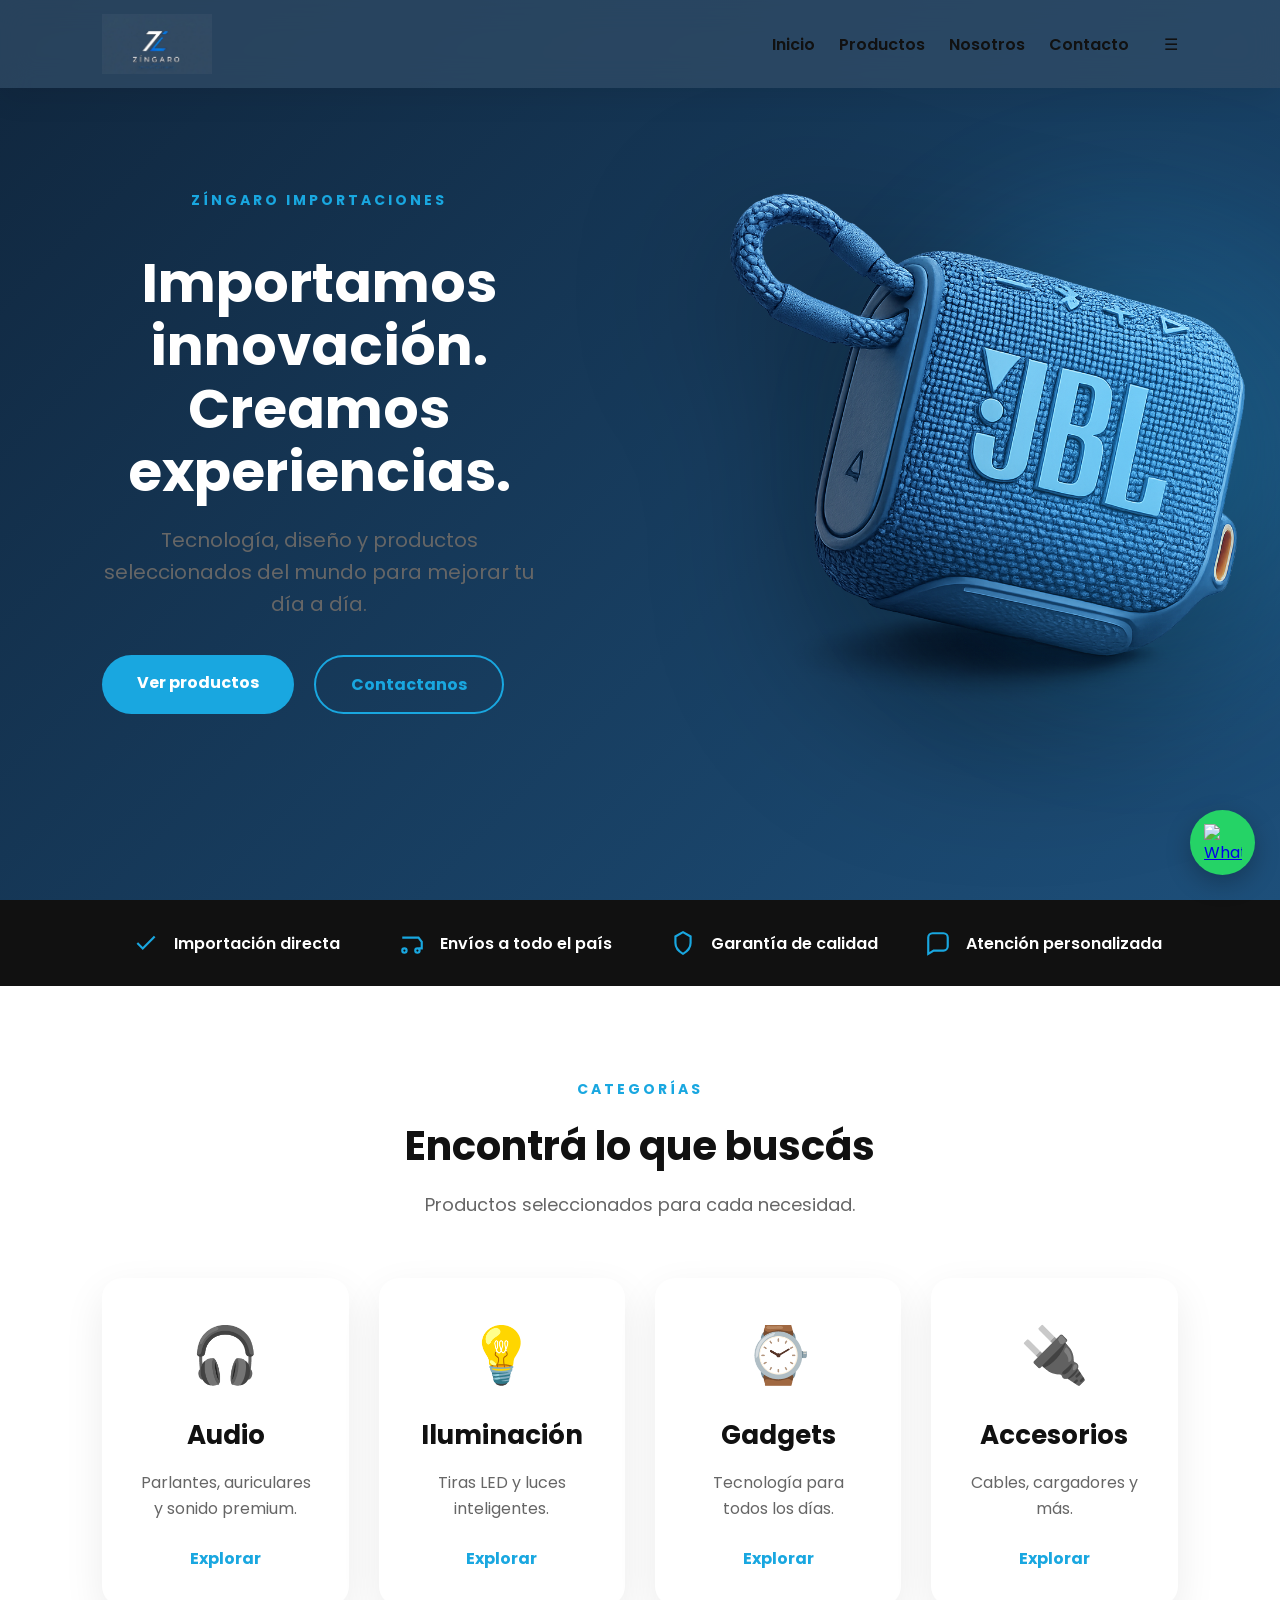
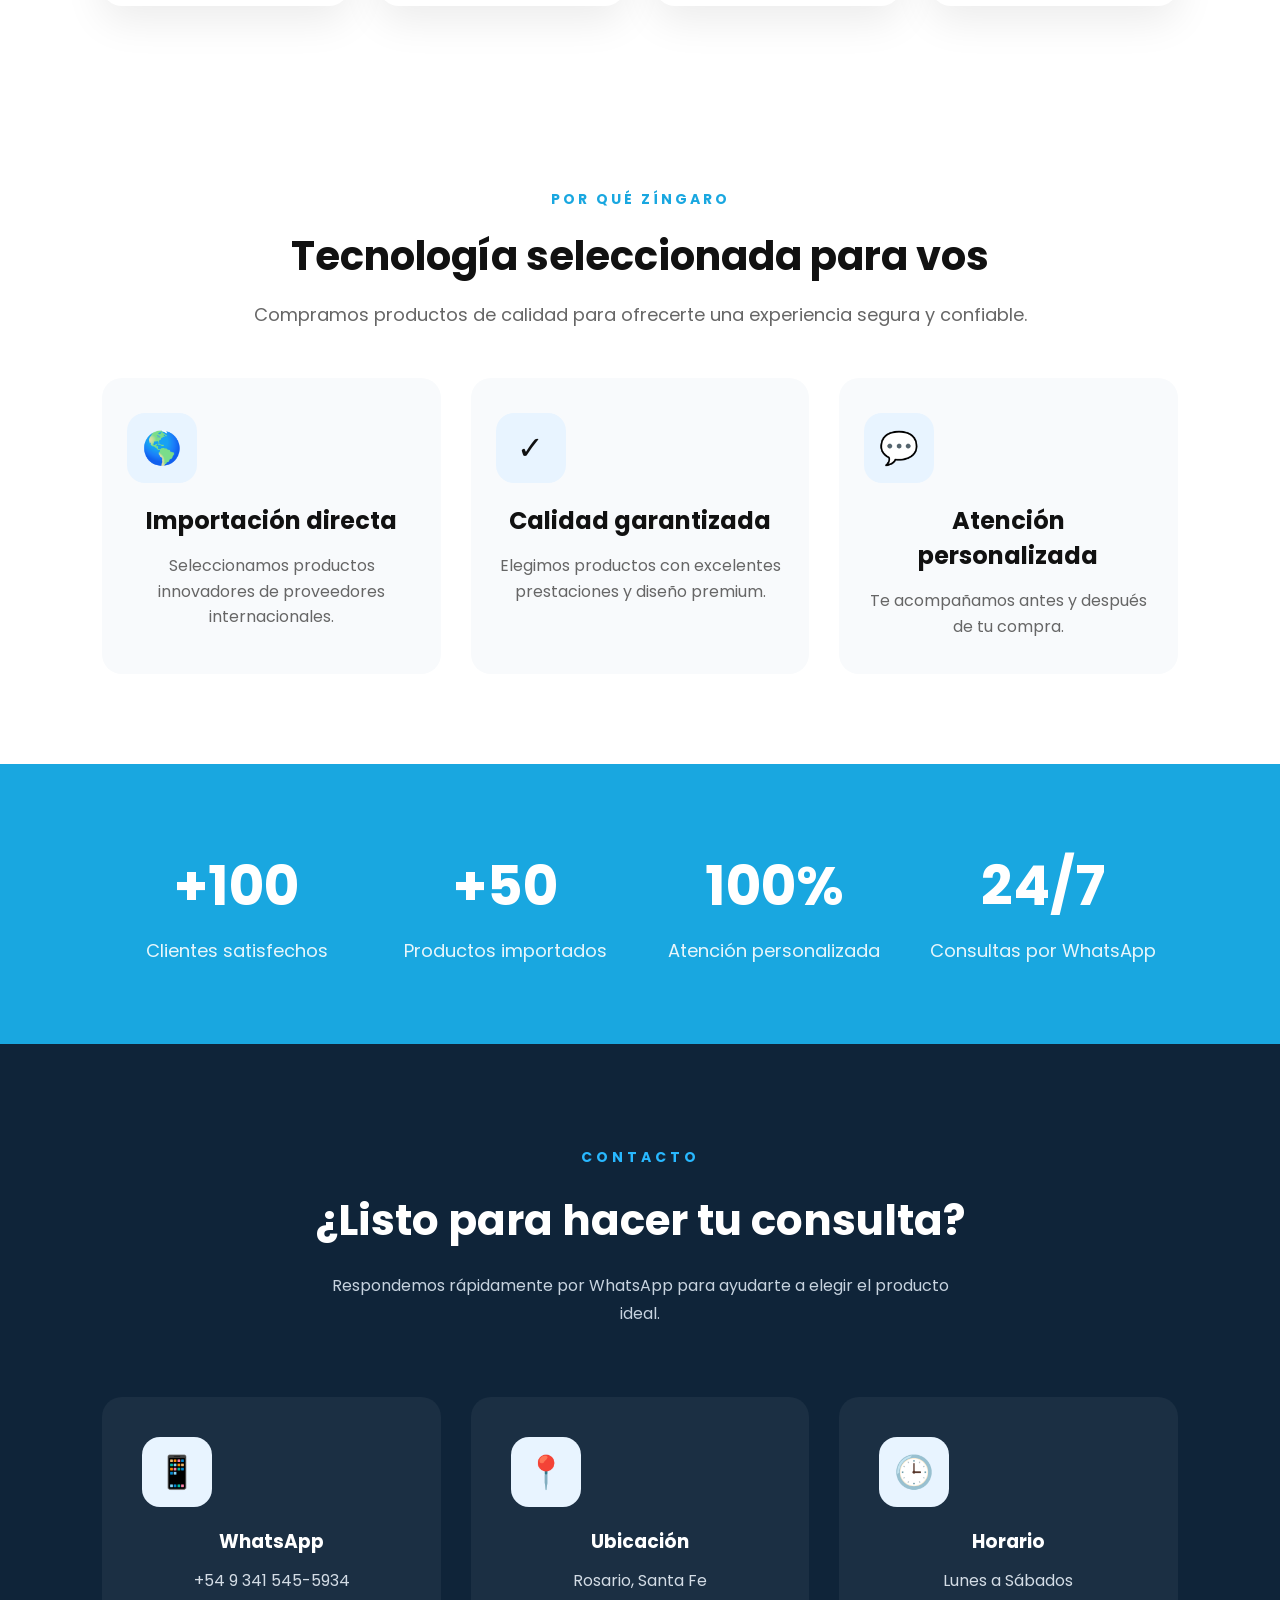
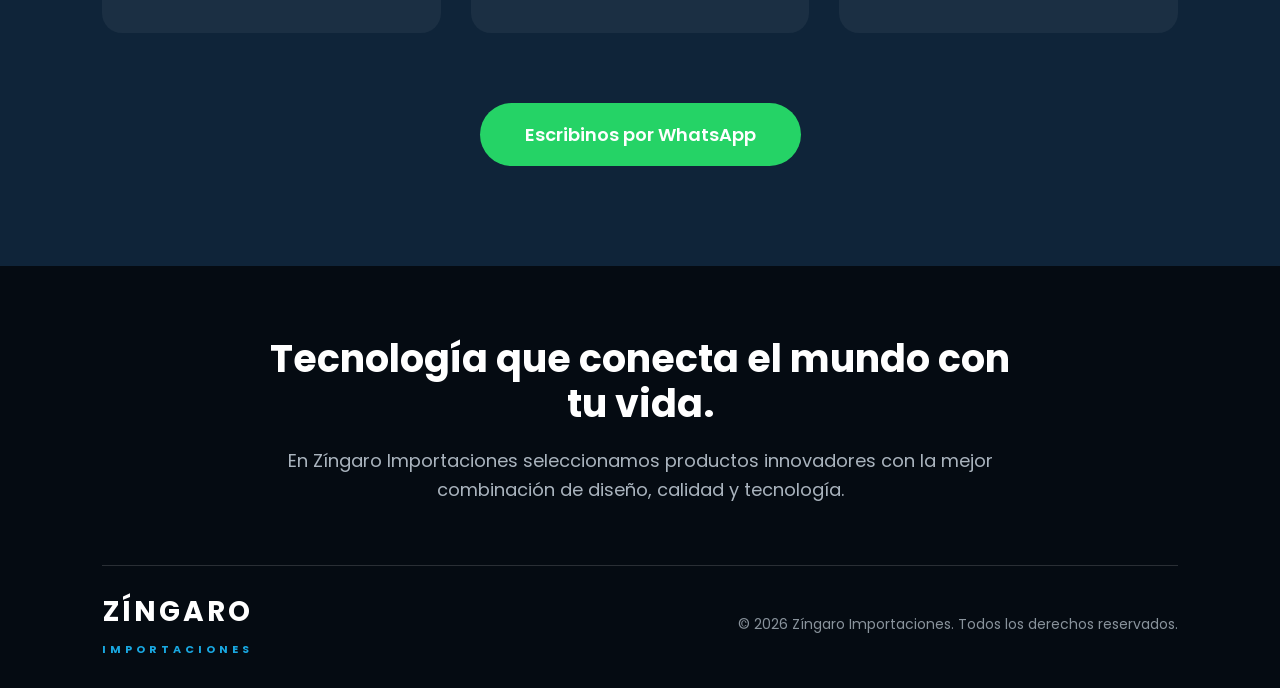
==== index.html @ 59f8637e "Primera versión del sitio Zingaro" ====
<!DOCTYPE html>
<html lang="es">

<head>

<meta charset="UTF-8">
<meta name="viewport" content="width=device-width, initial-scale=1.0">

<title>Zíngaro Importaciones</title>

<link rel="stylesheet" href="style.css">
<link rel="preconnect" href="https://fonts.googleapis.com">

<link rel="preconnect" href="https://fonts.gstatic.com" crossorigin>

<link href="https://fonts.googleapis.com/css2?family=Poppins:wght@300;400;500;600;700;800&display=swap" rel="stylesheet">
</head>


<body>


<header class="header">

    <div class="logo">

        <a href="index.html" class="logo">
    <img src="img/jbl-go4.png/logo-zingaro.jpg" alt="Zingaro Importaciones">
</a>

    </div>

    <nav class="navbar">

    


    <div class="menu" id="menu">

        <a href="index.html">Inicio</a>
        <a href="productos.html">Productos</a>
        <a href="nosotros.html">Nosotros</a>
        <a href="Contacto.html">Contacto</a>

    </div>


    <div class="hamburger" onclick="toggleMenu()">
        ☰
    </div>

</nav>

</header>



<section class="hero">

    <div class="hero-text">

        <span class="tag">
            ZÍNGARO IMPORTACIONES
        </span>


        <h1>
            Importamos innovación.
            Creamos experiencias.
        </h1>


        <p>
            Tecnología, diseño y productos seleccionados
            del mundo para mejorar tu día a día.
        </p>


        <div class="buttons">

            <a href="productos.html" class="btn-primary">
                Ver productos
            </a>


            <a href="Contacto.html" class="btn-secondary">
                Contactanos
            </a>

        </div>


    </div>



    <div class="hero-image">

    <img src="img/jbl-go4.png/jbl-go4.png" alt="JBL GO 4">

</div>


</section>

<section class="highlights">

<div class="highlight">

<svg xmlns="http://www.w3.org/2000/svg" width="26" height="26" fill="none" stroke="currentColor" stroke-width="2" viewBox="0 0 24 24">
<path d="M20 6L9 17l-5-5"/>
</svg>

<span>Importación directa</span>

</div>


<div class="highlight">

<svg xmlns="http://www.w3.org/2000/svg" width="26" height="26" fill="none" stroke="currentColor" stroke-width="2" viewBox="0 0 24 24">
<path d="M3 7h15l3 4v6h-3"/>
<path d="M5 17a2 2 0 100 4 2 2 0 000-4z"/>
<path d="M17 17a2 2 0 100 4 2 2 0 000-4z"/>
</svg>

<span>Envíos a todo el país</span>

</div>


<div class="highlight">

<svg xmlns="http://www.w3.org/2000/svg" width="26" height="26" fill="none" stroke="currentColor" stroke-width="2" viewBox="0 0 24 24">
<path d="M12 2l7 4v6c0 5-3.5 8-7 10-3.5-2-7-5-7-10V6l7-4z"/>
</svg>

<span>Garantía de calidad</span>

</div>


<div class="highlight">

<svg xmlns="http://www.w3.org/2000/svg" width="26" height="26" fill="none" stroke="currentColor" stroke-width="2" viewBox="0 0 24 24">
<path d="M21 15a4 4 0 01-4 4H8l-5 3V7a4 4 0 014-4h10a4 4 0 014 4z"/>
</svg>

<span>Atención personalizada</span>

</div>

</section>

<section class="categories">

<div class="section-title">

<span>
CATEGORÍAS
</span>

<h2>
Encontrá lo que buscás
</h2>

<p>
Productos seleccionados para cada necesidad.
</p>

</div>

<div class="categories-grid">

<div class="category-card">

<div class="category-icon">
🎧
</div>

<h3>
Audio
</h3>

<p>
Parlantes, auriculares y sonido premium.
</p>

<a href="productos.html">
Explorar
</a>

</div>

<div class="category-card">

<div class="category-icon">
💡
</div>

<h3>
Iluminación
</h3>

<p>
Tiras LED y luces inteligentes.
</p>

<a href="productos.html">
Explorar
</a>

</div>

<div class="category-card">

<div class="category-icon">
⌚
</div>

<h3>
Gadgets
</h3>

<p>
Tecnología para todos los días.
</p>

<a href="productos.html">
Explorar
</a>

</div>

<div class="category-card">

<div class="category-icon">
🔌
</div>

<h3>
Accesorios
</h3>

<p>
Cables, cargadores y más.
</p>

<a href="productos.html">
Explorar
</a>

</div>

</div>

</section>
<section class="benefits">

<div class="section-title">

<span>
POR QUÉ ZÍNGARO
</span>

<h2>
Tecnología seleccionada para vos
</h2>

<p>
Compramos productos de calidad para ofrecerte
una experiencia segura y confiable.
</p>

</div>



<div class="benefit-grid">


<div class="benefit-card">

<div class="icon">
🌎
</div>

<h3>
Importación directa
</h3>

<p>
Seleccionamos productos innovadores
de proveedores internacionales.
</p>

</div>



<div class="benefit-card">

<div class="icon">
✓
</div>

<h3>
Calidad garantizada
</h3>

<p>
Elegimos productos con excelentes
prestaciones y diseño premium.
</p>

</div>



<div class="benefit-card">

<div class="icon">
💬
</div>

<h3>
Atención personalizada
</h3>

<p>
Te acompañamos antes y después
de tu compra.
</p>

</div>


</div>


</section>
<section class="stats">

    <div class="stat">

        <h2>+100</h2>

        <p>Clientes satisfechos</p>

    </div>

    <div class="stat">

        <h2>+50</h2>

        <p>Productos importados</p>

    </div>

    <div class="stat">

        <h2>100%</h2>

        <p>Atención personalizada</p>

    </div>

    <div class="stat">

        <h2>24/7</h2>

        <p>Consultas por WhatsApp</p>

    </div>

</section>

<section class="contact-section" id="contacto">

    <div class="contact-header">

        <span>CONTACTO</span>

        <h2>¿Listo para hacer tu consulta?</h2>

        <p>
            Respondemos rápidamente por WhatsApp para ayudarte a elegir el producto ideal.
        </p>

    </div>

    <div class="contact-cards">

        <div class="contact-card">

            <div class="icon">📱</div>

            <h3>WhatsApp</h3>

            <p>+54 9 341 545-5934</p>

        </div>

        <div class="contact-card">

            <div class="icon">📍</div>

            <h3>Ubicación</h3>

            <p>Rosario, Santa Fe</p>

        </div>

        <div class="contact-card">

            <div class="icon">🕒</div>

            <h3>Horario</h3>

            <p>Lunes a Sábados</p>

        </div>

    </div>

    <a href="https://wa.me/5493415455934" target="_blank" class="contact-btn">

        Escribinos por WhatsApp

    </a>

</section>

<footer>

    <div class="footer-main">

        <h2>
            Tecnología que conecta
            el mundo con tu vida.
        </h2>

        <p>
            En Zíngaro Importaciones seleccionamos productos
            innovadores con la mejor combinación de diseño,
            calidad y tecnología.
        </p>

    </div>


    <div class="footer-bottom">

        <div class="footer-logo">
            ZÍNGARO
            <span>IMPORTACIONES</span>
        </div>


        <p>
            © 2026 Zíngaro Importaciones.
            Todos los derechos reservados.
        </p>

    </div>

    

</footer>

<a 
class="whatsapp-float" 
href="https://wa.me/5493415455934?text=Hola%20Z%C3%ADngaro%20Importaciones,%20quiero%20consultar%20por%20un%20producto."
target="_blank">

    <img src="https://cdn-icons-png.flaticon.com/512/733/733585.png" alt="WhatsApp">

</a>

<script src="script.js"></script>
<script>

function toggleMenu(){

    document.getElementById("menu")
    .classList.toggle("active");

}

</script>
</body>

</html>
---- style.css ----
:root{--p:#3DA9FC;--d:#1F2937}*{margin:0;padding:0;box-sizing:border-box;font-family:Arial,sans-serif}body{background:#f5f7fa;color:var(--d)}.container{max-width:1200px;margin:auto;padding:20px;display:flex;justify-content:space-between;align-items:center}header{position:fixed;width:100%;background:rgba(255,255,255,.8);backdrop-filter:blur(10px)}nav a{text-decoration:none;color:#222;margin-left:20px}.hero{height:100vh;background:linear-gradient(rgba(0,0,0,.5),rgba(0,0,0,.5)),linear-gradient(135deg,#3DA9FC,#1F2937);display:flex;align-items:center;justify-content:center;text-align:center;color:#fff}.btn{display:inline-block;background:var(--p);padding:15px 30px;border-radius:10px;color:#fff;text-decoration:none;margin-top:20px}.productos{padding:80px 20px}.productos h2{text-align:center;margin-bottom:40px}.cards{display:grid;grid-template-columns:repeat(auto-fit,minmax(250px,1fr));gap:25px;max-width:1200px;margin:auto}.card{background:#fff;border-radius:16px;box-shadow:0 10px 30px rgba(0,0,0,.1);padding:20px}.ph{height:220px;border-radius:12px;background:#dbeafe;margin-bottom:15px}
/* =========================
   ZÍNGARO IMPORTACIONES
   Diseño Premium
========================= */


* {
    margin: 0;
    padding: 0;
    box-sizing: border-box;
    font-family: 'Arial', sans-serif;
}


body {
    background: #ffffff;
    color: #111;
}


/*=========================
        HEADER
==========================*/

.header{

position:fixed;

top:0;

left:0;

width:100%;

padding:14px 8%;

display:flex;

justify-content:space-between;

align-items:center;

background:rgba(49, 76, 103, 0.75);

backdrop-filter:blur(18px);

z-index:999;

transition:.35s;

}



nav{

display:flex;

gap:45px;

}

nav a{

text-decoration:none;

color:white;

font-weight:500;

transition:.3s;

position:relative;

}

nav a::after{

content:"";

position:absolute;

left:0;

bottom:-6px;

width:0;

height:2px;

background:#28b8ff;

transition:.3s;

}

nav a:hover::after,

nav a.active::after{

width:100%;

}

.header-btn{

background:#28b8ff;

padding:14px 28px;

border-radius:50px;

color:white;

text-decoration:none;

font-weight:600;

transition:.3s;

}

.header-btn:hover{

transform:translateY(-3px);

box-shadow:0 12px 30px rgba(40,184,255,.35);

}




/* HERO */


.hero{

    min-height:100vh;

    display:flex;

    align-items:center;

    justify-content:space-between;

    background:linear-gradient(135deg,#10263d,#1d4f7a);

    overflow:hidden;

    padding:0 8%;

}

.hero-text {

    max-width: 600px;

}



.hero h1{

    font-size:64px;

    line-height:1.1;

    margin-bottom:25px;

}



.hero p{

    font-size:20px;

    line-height:1.8;

    color:#d8e6f2;

    margin-bottom:40px;

}




.buttons {

    display: flex;

    gap: 20px;

}



.btn-primary,
.btn-secondary {


    padding: 15px 35px;

    border-radius: 30px;

    text-decoration: none;

    font-weight: bold;

    transition: .3s;

}



.btn-primary {

    background:#19a7e0;

    color:white;

}



.btn-primary:hover {

    transform: translateY(-3px);

}



.btn-secondary {

    border:2px solid #19a7e0;

    color:#19a7e0;

}



.btn-secondary:hover {

    background:#19a7e0;

    color:white;

}





.hero-image{

    width:55%;

    display:flex;

    justify-content:flex-end;

    align-items:center;

}

.hero-image img{

    width:600px;

    max-width:none;

    height:auto;

    object-fit:contain;

    border-radius:0;

    box-shadow:none;

    filter:drop-shadow(0 40px 80px rgba(0,0,0,.45));

    transform:translateX(120px);

}





/* CATEGORIAS */


.categories {

    padding:80px 8%;

    text-align:center;

}



h2 {

    font-size:38px;

    margin-bottom:45px;

}



.cards {

    display:flex;

    gap:25px;

    justify-content:center;

}



.card {


    width:300px;

    padding:35px;

    border-radius:25px;

    background:#fafafa;

    transition:.3s;

}



.card:hover {

    transform:translateY(-10px);

    box-shadow:0 15px 35px rgba(0,0,0,.08);

}



.card h3 {

    font-size:24px;

    margin-bottom:15px;

}





/* PRODUCTOS */


.featured {

    padding:80px 8%;

    background:#f8fbfd;

    text-align:center;

}



/*=========================
    HERO PRODUCTOS
=========================*/

.products-hero{

    background:linear-gradient(135deg,#1d4f7a 0%, #10263d 100%);

    padding:50px 30% 30px;

    text-align:center;

    color:white;

}

.products-hero .subtitle{

    display:block;

    color:#28b8ff;

    font-size:14px;

    font-weight:700;

    letter-spacing:4px;

    margin-bottom:12px;

}

.products-hero h1{

    font-size:42px;

    font-weight:700;

    margin-bottom:18px;

}

.products-hero p{

    max-width:650px;

    margin:auto;

    font-size:18px;

    line-height:1.7;

    color:rgba(255,255,255,.8);

}
.hero-line{

    width:80px;

    height:4px;

    margin:35px auto 0;

    background:#28b8ff;

    border-radius:50px;

}



.product {

    background:white;

    width:300px;

    padding:20px;

    border-radius:25px;

    box-shadow:0 10px 30px rgba(0,0,0,.08);

}



.product img {

    width:100%;

    height:220px;

    object-fit:cover;

    border-radius:20px;

}



.product h3 {

    margin:20px 0 10px;

}



.product button {


    margin-top:20px;

    width:100%;

    padding:14px;

    border:none;

    border-radius:30px;

    background:#19a7e0;

    color:white;

    font-size:16px;

    cursor:pointer;

}




/* CONFIANZA */


.trust {

    padding:80px 8%;

    text-align:center;

}



.trust-box {

    display:flex;

    justify-content:center;

    gap:50px;

}



.trust-box div {

    font-size:20px;

}





/*=========================
        NOSOTROS
=========================*/

.about-hero{

padding:170px 8% 120px;

text-align:center;

background:linear-gradient(135deg,#10263d,#1d4f7a);

color:white;

}

.about-hero span{

color:#28b8ff;

letter-spacing:4px;

font-weight:700;

}

.about-hero h1{

font-size:60px;

max-width:900px;

margin:25px auto;

line-height:1.2;

}

.about-hero p{

max-width:750px;

margin:auto;

font-size:20px;

color:#dce8f4;

line-height:1.8;

}

.about-section{

padding:120px 8%;

display:grid;

grid-template-columns:1fr 1fr;

gap:80px;

align-items:center;

background:white;

}

.about-image img{

width:100%;

border-radius:25px;

box-shadow:0 30px 60px rgba(0,0,0,.12);

}

.about-content span{

color:#28b8ff;

font-weight:700;

letter-spacing:3px;

}

.about-content h2{

font-size:48px;

margin:20px 0;

color:#10263d;

}

.about-content p{

font-size:18px;

line-height:1.9;

margin-bottom:20px;

color:#555;

}

.values{

padding:120px 8%;

display:grid;

grid-template-columns:repeat(4,1fr);

gap:35px;

background:#f7f9fc;

}

.value{

padding:40px;

background:white;

border-radius:20px;

transition:.35s;

box-shadow:0 15px 40px rgba(0,0,0,.05);

}

.value:hover{

transform:translateY(-8px);

}

.value span{

font-size:42px;

font-weight:800;

color:#28b8ff;

}

.value h3{

margin:20px 0;

font-size:24px;

}

.value p{

line-height:1.8;

color:#666;

}

.about-quote{

padding:140px 8%;

background:#10263d;

text-align:center;

}

.about-quote h2{

font-size:54px;

color:white;

line-height:1.3;

}

.about-quote span{

color:#28b8ff;

}

.about-cta{

padding:120px 8%;

text-align:center;

background:white;

}

.about-cta h2{

font-size:46px;

margin-bottom:35px;

color:#10263d;

}

@media(max-width:992px){

.about-section{

grid-template-columns:1fr;

}

.values{

grid-template-columns:1fr 1fr;

}

.about-hero h1{

font-size:42px;

}

.about-content h2{

font-size:38px;

}

.about-quote h2{

font-size:38px;

}

}

@media(max-width:768px){

.values{

grid-template-columns:1fr;

}

.about-hero{

padding:140px 8% 90px;

}

.about-hero h1{

font-size:34px;

}

.about-hero p{

font-size:17px;

}

}



/* CELULAR */


@media(max-width:900px){


header {

    flex-direction:column;

    gap:20px;

}



.hero {

    flex-direction:column;

    text-align:center;

}



.hero h1 {

    font-size:40px;

}





.cards,
.products,
.trust-box {

    flex-direction:column;

    align-items:center;

}



}
/* NUEVO HERO ZINGARO */


.tag {

    display:inline-block;

    color:#19a7e0;

    font-weight:bold;

    letter-spacing:3px;

    font-size:14px;

    margin-bottom:20px;

}



.hero-product {

    position:relative;

    display:flex;

    justify-content:center;

    align-items:center;

}



.hero-product img {

    width:480px;

    height:480px;

    object-fit:cover;

    border-radius:50%;

    position:relative;

    z-index:2;

    box-shadow:0 25px 60px rgba(0,0,0,.15);

}







.hero-product {

    animation:entrada .8s ease;

}



.hero-text {

    animation:entradaTexto .8s ease;

}



@keyframes entrada {

    from {

        opacity:0;

        transform:translateX(50px);

    }

    to {

        opacity:1;

        transform:translateX(0);

    }

}



@keyframes entradaTexto {

    from {

        opacity:0;

        transform:translateY(30px);

    }

    to {

        opacity:1;

        transform:translateY(0);

    }

}
/* PRODUCTOS PREMIUM */


.section-description {

    color:#666;

    font-size:18px;

    margin-top:-25px;

    margin-bottom:45px;

}



.product {

    position:relative;

    transition:.3s;

}



.product:hover {

    transform:translateY(-12px);

}



.badge {

    position:absolute;

    top:15px;

    left:15px;

    background:#19a7e0;

    color:white;

    padding:8px 15px;

    border-radius:20px;

    font-size:13px;

    font-weight:bold;

}



.price{

font-size:24px;

font-weight:700;

color:#28b8ff;

margin-bottom:25px;

}



.product button {

    transition:.3s;

}



.product button:hover {

    background:#087da8;

    transform:scale(1.03);

}
/* CONFIANZA */


.trust-box {

    gap:30px;

}



.trust-card {

    background:white;

    padding:35px;

    width:300px;

    border-radius:25px;

    box-shadow:0 10px 30px rgba(0,0,0,.08);

    transition:.3s;

}



.trust-card:hover {

    transform:translateY(-8px);

}



.icon {

    font-size:40px;

    margin-bottom:20px;

}



.trust-card h3 {

    margin-bottom:15px;

}





/* INSTAGRAM */


.instagram {

    padding:80px 8%;

    text-align:center;

    background:#f8fbfd;

}



.instagram a {

    display:inline-block;

    margin-top:25px;

    font-size:25px;

    font-weight:bold;

    color:#19a7e0;

    text-decoration:none;

}




/* WHATSAPP */


.whatsapp {

    position:fixed;

    right:30px;

    bottom:30px;

    width:65px;

    height:65px;

    border-radius:50%;

    background:#25D366;

    color:white;

    display:flex;

    justify-content:center;

    align-items:center;

    font-size:32px;

    text-decoration:none;

    box-shadow:0 10px 25px rgba(0,0,0,.2);

    z-index:10;

    transition:.3s;

}



.whatsapp:hover {

    transform:scale(1.1);

}
/* CATALOGO */


.catalog {

    padding:80px 8%;

    text-align:center;

}



.catalog h1 {

    font-size:50px;

    margin-bottom:20px;

}



.catalog > p {

    color:#666;

    font-size:20px;

    margin-bottom:50px;

}



.catalog .products {

    flex-wrap:wrap;

}
/* ======================
   HERO PREMIUM ZINGARO
====================== */


.hero {

    min-height:80vh;

    display:flex;

    align-items:center;

    justify-content:space-between;

    padding:70px 8%;

    gap:50px;

}


.hero-text {

    max-width:600px;

}



.tag {

    color:#19a7e0;

    font-size:14px;

    letter-spacing:3px;

    font-weight:bold;

}



.hero h1 {

    font-size:55px;

    line-height:1.15;

    margin:20px 0;

}



.hero p {

    font-size:20px;

    color:#666;

    line-height:1.6;

    margin-bottom:35px;

}



.buttons {

    display:flex;

    gap:20px;

}



.btn-primary,
.btn-secondary {

    padding:15px 35px;

    border-radius:30px;

    text-decoration:none;

    font-weight:bold;

}



.btn-primary {

    background:#19a7e0;

    color:white;

}



.btn-secondary {

    border:2px solid #19a7e0;

    color:#19a7e0;

}








@media(max-width:900px){

.hero{

    position:relative;

    min-height:90vh;

    display:flex;

    align-items:center;

    justify-content:space-between;

    padding:0 8%;

    overflow:hidden;

    background:linear-gradient(135deg,#0d2b45,#08131f);

}



}
/* ======================
   PRODUCTOS DESTACADOS
====================== */


.productos {

padding:80px 8%;

background:#f8f9fb;

}



.section-title {

text-align:center;

margin-bottom:50px;

}



.section-title span {

color:#19a7e0;

font-size:14px;

font-weight:bold;

letter-spacing:3px;

}



.section-title h2 {

font-size:40px;

margin:15px 0;

}



.section-title p {

color:#666;

font-size:18px;

}




.cards {

display:grid;

grid-template-columns:repeat(3,1fr);

gap:30px;

}



.card {

background:white;

border-radius:20px;

padding:25px;

text-align:center;

box-shadow:0 15px 35px rgba(0,0,0,.08);

transition:.3s;

}



.card:hover {

transform:translateY(-10px);

}



.card img {

width:100%;

height:220px;

object-fit:cover;

border-radius:15px;

}



.card h3 {

font-size:24px;

margin:20px 0 10px;

}



.card p {

color:#666;

}



.card a {

display:inline-block;

margin-top:20px;

background:#19a7e0;

color:white;

padding:12px 30px;

border-radius:25px;

text-decoration:none;

font-weight:bold;

}



@media(max-width:900px){

.cards{

grid-template-columns:1fr;

}

}
/* ======================
      FOOTER ZINGARO
====================== */


footer {

background:#07141f;

color:white;

padding:60px 8% 20px;

}



.footer-container {

display:grid;

grid-template-columns:2fr 1fr 1fr;

gap:50px;

}



.footer-brand h2 {

font-size:32px;

color:#19a7e0;

}



.footer-brand p {

color:#b8c2cc;

line-height:1.6;

max-width:350px;

}



footer h3 {

margin-bottom:20px;

}



.footer-links a {

display:block;

color:#b8c2cc;

text-decoration:none;

margin-bottom:12px;

}



.footer-links a:hover {

color:#19a7e0;

}



.footer-contact p {

color:#b8c2cc;

}



.footer-bottom {

border-top:1px solid rgba(255,255,255,.15);

margin-top:40px;

padding-top:20px;

text-align:center;

color:#9aa5ad;

}



@media(max-width:900px){

.footer-container{

grid-template-columns:1fr;

}

}
footer {

background:#050b12;

padding:50px 8% 30px;

color:white;

}



.footer-content {

text-align:center;

}



.footer-logo {

font-size:38px;

font-weight:800;

letter-spacing:3px;

color:white;

}



.footer-logo span {

display:block;

font-size:13px;

letter-spacing:5px;

color:#19a7e0;

margin-top:8px;

}



.footer-content p {

max-width:400px;

margin:25px auto;

color:#aeb8c2;

font-size:17px;

line-height:1.6;

}



.footer-line {

height:1px;

background:rgba(255,255,255,.15);

margin:35px 0;

}



.footer-bottom {

display:flex;

justify-content:space-between;

color:#89939c;

font-size:14px;

}



@media(max-width:700px){

.footer-bottom{

flex-direction:column;

gap:15px;

}

}
footer {

background:#050b12;

color:white;

padding:70px 8% 30px;

}



.footer-main {

text-align:center;

max-width:750px;

margin:auto;

}



.footer-main h2 {

font-size:38px;

line-height:1.2;

margin-bottom:20px;

}



.footer-main p {

color:#aab4be;

font-size:18px;

line-height:1.6;

}



.footer-bottom {

margin-top:60px;

padding-top:25px;

border-top:1px solid rgba(255,255,255,.15);

display:flex;

justify-content:space-between;

align-items:center;

}



.footer-logo {

font-size:28px;

font-weight:bold;

}



.footer-logo span {

display:block;

font-size:11px;

letter-spacing:4px;

color:#19a7e0;

}



.footer-bottom p {

color:#89939c;

}



@media(max-width:700px){

.footer-bottom{

flex-direction:column;

gap:20px;

text-align:center;

}

}
/* ======================
   PAGINA PRODUCTOS
====================== */


.catalog-hero {

padding:100px 8%;

text-align:center;

background:#f7f9fc;

}


.catalog-hero h1 {

font-size:50px;

margin-bottom:15px;

}



.catalog-hero p {

font-size:20px;

color:#666;

}



.catalog {

padding:80px 8%;

}



.category {

margin-bottom:70px;

}



.category h2 {

font-size:35px;

margin-bottom:35px;

}



.product-grid {

display:grid;

grid-template-columns:repeat(3,1fr);

gap:30px;

}



.product-card{

background:#fff;

border-radius:22px;

overflow:hidden;

box-shadow:0 20px 40px rgba(0,0,0,.08);

transition:.35s;

display:flex;

flex-direction:column;

justify-content:space-between;

}

.product-card:hover{

transform:translateY(-10px);

box-shadow:0 30px 60px rgba(0,0,0,.15);

}



.product-card img {

width:100%;

height:250px;

object-fit:cover;

border-radius:15px;

}



.product-card h3 {

font-size:24px;

margin:20px 0 10px;

}



.product-card p {

color:#666;

}



.product-card a {

display:inline-block;

margin-top:20px;

background:#19a7e0;

color:white;

padding:12px 30px;

border-radius:25px;

text-decoration:none;

font-weight:bold;

}



@media(max-width:900px){

.product-grid{

grid-template-columns:1fr;

}

}
.price {

display:block;

margin-top:15px;

font-size:20px;

font-weight:bold;

color:#19a7e0;

}
header {

display:flex;

justify-content:space-between;

align-items:center;

padding:25px 8%;

background:white;

position:sticky;

top:0;

z-index:1000;

box-shadow:0 5px 20px rgba(0,0,0,.05);

}



.logo {

font-size:30px;

font-weight:800;

letter-spacing:2px;

text-decoration:none;
 
color:inherit;

}

.logo img {
    width: 110px;
    height: auto;
    display: block;
}

.logo span {

display:block;

font-size:11px;

letter-spacing:4px;

color:#19a7e0;

}


nav {

display:flex;

gap:35px;

}



nav a {

text-decoration:none;

color:#111;

font-weight:600;

transition:.3s;

}



nav a:hover {

color:#19a7e0;

}
/* ======================
   PRODUCT DETAIL
====================== */


.product-detail {

padding:100px 8%;

display:flex;

align-items:center;

gap:70px;

}



.product-image{

height:270px;

display:flex;

align-items:center;

justify-content:center;

background:#f5f7fb;

padding:25px;

}

.product-image img{

max-width:100%;

max-height:210px;

object-fit:contain;

}



.product-info{

padding:28px;

text-align:center;

}

.product-info h3{

font-size:28px;

margin-bottom:10px;

}

.product-info p{

color:#666;

line-height:1.6;

margin-bottom:25px;

}



.product-info h1 {

font-size:55px;

margin:20px 0;

}



.description {

font-size:20px;

color:#666;

line-height:1.6;

}



.product-info ul {

margin:30px 0;

padding-left:20px;

}



.product-info li {

margin-bottom:12px;

font-size:18px;

}



@media(max-width:900px){

.product-detail{

flex-direction:column;

text-align:center;

}


.product-image img{

width:320px;

height:320px;

}

}
/* ======================
   BENEFITS SECTION
====================== */


.benefits {

padding:90px 8%;

background:white;

}



.benefit-grid {

display:grid;

grid-template-columns:repeat(3,1fr);

gap:30px;

margin-top:50px;

}



.benefit-card {

text-align:center;

padding:35px 25px;

border-radius:20px;

background:#f8fafc;

transition:.3s;

}



.benefit-card:hover {

transform:translateY(-8px);

box-shadow:0 20px 40px rgba(0,0,0,.08);

}



.icon {

font-size:40px;

margin-bottom:20px;

}



.benefit-card h3 {

font-size:24px;

margin-bottom:15px;

}



.benefit-card p {

color:#666;

line-height:1.6;

}



@media(max-width:900px){

.benefit-grid{

grid-template-columns:1fr;

}

}
/*========== ESTADÍSTICAS ==========*/

.stats{

display:grid;

grid-template-columns:repeat(4,1fr);

padding:80px 8%;

background:#19a7e0;

color:white;

text-align:center;

}

.stat h2{

font-size:55px;

margin-bottom:10px;

}

.stat p{

font-size:18px;

opacity:.9;

}

@media(max-width:900px){

.stats{

grid-template-columns:repeat(2,1fr);

gap:40px;

}

}
@media(max-width:900px){

.hero{

flex-direction:column;

justify-content:center;

text-align:center;

padding:80px 8%;

}

.hero-text{

width:100%;

}



}
/*=========================
      CATEGORÍAS
==========================*/

.categories{

padding:90px 8%;

background:white;

}

.categories-grid{

display:grid;

grid-template-columns:repeat(4,1fr);

gap:30px;

margin-top:60px;

}

.category-card{

background:white;

padding:35px;

border-radius:20px;

text-align:center;

box-shadow:0 15px 40px rgba(0,0,0,.08);

transition:.3s;

}

.category-card:hover{

transform:translateY(-10px);

}

.category-icon{

font-size:55px;

margin-bottom:20px;

}

.category-card h3{

margin-bottom:15px;

font-size:26px;

}

.category-card p{

color:#666;

line-height:1.6;

margin-bottom:25px;

}

.category-card a{

text-decoration:none;

color:#19a7e0;

font-weight:bold;

}

@media(max-width:900px){

.categories-grid{

grid-template-columns:1fr;

}

}
/*=============================
        HIGHLIGHTS
==============================*/

.highlights{

display:grid;

grid-template-columns:repeat(4,1fr);

padding:30px 8%;

background:#111;

color:white;

}

.highlight{

display:flex;

align-items:center;

justify-content:center;

gap:15px;

font-weight:600;

}

.highlight svg{

color:#19a7e0;

}

@media(max-width:900px){

.highlights{

grid-template-columns:1fr 1fr;

gap:25px;

}

}
*{
    margin:0;
    padding:0;
    box-sizing:border-box;
    font-family:'Poppins',sans-serif;
}
@keyframes float{

0%{

transform:translateY(0px);

}

50%{

transform:translateY(-12px);

}

100%{

transform:translateY(0px);

}

}
.hero::after{

content:"";

position:absolute;

right:-180px;

top:50%;

transform:translateY(-50%);

width:650px;

height:650px;

background:radial-gradient(circle,
rgba(40,184,255,.35) 0%,
rgba(40,184,255,.15) 35%,
transparent 70%);

border-radius:50%;

filter:blur(40px);

z-index:1;

}
/*=========================
        CONTACTO
=========================*/

.contact-section{

    padding:100px 8%;

    background:#0f2439;

    color:white;

    text-align:center;

}

.contact-header span{

    color:#28b8ff;

    letter-spacing:4px;

    font-weight:700;

    font-size:14px;

}

.contact-header h2{

    font-size:42px;

    margin:20px 0;

}

.contact-header p{

    max-width:650px;

    margin:auto;

    color:#c7d3df;

    line-height:1.7;

}

.contact-cards{

    display:grid;

    grid-template-columns:repeat(auto-fit,minmax(250px,1fr));

    gap:30px;

    margin:70px 0;

}

.contact-card{

    background:rgba(255,255,255,.05);

    padding:40px;

    border-radius:20px;

    transition:.3s;

}

.contact-card:hover{

    transform:translateY(-8px);

    background:rgba(255,255,255,.08);

}

.icon{

    font-size:45px;

    margin-bottom:20px;

}

.contact-card h3{

    margin-bottom:12px;

}

.contact-card p{

    color:#d3dce5;

}

.contact-btn{

    display:inline-block;

    padding:18px 45px;

    background:#25D366;

    color:white;

    text-decoration:none;

    border-radius:50px;

    font-size:18px;

    font-weight:600;

    transition:.3s;

}

.contact-btn:hover{

    transform:translateY(-3px);

    background:#1ebe5d;

}
/*==========================
CONTACTO HERO
==========================*/

.contact-hero{

background:linear-gradient(135deg,#1d4f7a,#10263d);

padding:120px 8% 90px;

text-align:center;

color:white;

}

.contact-hero span{

color:#28b8ff;

font-weight:700;

letter-spacing:4px;

font-size:14px;

}

.contact-hero h1{

font-size:50px;

margin:20px 0;

}

.contact-hero p{

max-width:700px;

margin:auto;

font-size:20px;

line-height:1.7;

color:rgba(255,255,255,.8);

}
.contact-info{

padding:90px 8%;

display:grid;

grid-template-columns:repeat(3,1fr);

gap:35px;

}

.info-card{

background:white;

padding:40px;

text-align:center;

border-radius:20px;

box-shadow:0 15px 40px rgba(0,0,0,.08);

transition:.3s;

}

.info-card:hover{

transform:translateY(-8px);

}
/*=========================
    FORMULARIO
=========================*/

.contact-form-section{

    padding:100px 8%;

    background:#f8f9fb;

}

.contact-form{

    max-width:800px;

    margin:auto;

    background:white;

    padding:50px;

    border-radius:25px;

    box-shadow:0 20px 50px rgba(0,0,0,.08);

}

.contact-form h2{

    text-align:center;

    font-size:38px;

    margin-bottom:15px;

}

.contact-form p{

    text-align:center;

    color:#666;

    margin-bottom:40px;

}

.contact-form form{

    display:flex;

    flex-direction:column;

    gap:20px;

}

.contact-form input,

.contact-form textarea{

    padding:18px;

    border:1px solid #ddd;

    border-radius:12px;

    font-size:16px;

    outline:none;

    transition:.3s;

}

.contact-form textarea{

    height:180px;

    resize:none;

}

.contact-form input:focus,

.contact-form textarea:focus{

    border-color:#28b8ff;

    box-shadow:0 0 10px rgba(40,184,255,.2);

}

.contact-form button{

    background:#28b8ff;

    color:white;

    border:none;

    padding:18px;

    border-radius:12px;

    font-size:18px;

    font-weight:600;

    cursor:pointer;

    transition:.3s;

}

.contact-form button:hover{

    background:#1596d3;

}
/*=========================
        CONTACTO
=========================*/

.contact-container{

display:grid;

grid-template-columns:1fr 1.3fr;

gap:60px;

padding:110px 8%;

background:#f5f7fb;

align-items:center;

}

.contact-left span{

color:#28b8ff;

font-weight:700;

letter-spacing:3px;

}

.contact-left h2{

font-size:46px;

margin:20px 0;

}

.contact-left p{

color:#666;

line-height:1.8;

margin-bottom:35px;

}

.contact-item{

background:white;

padding:22px;

border-radius:16px;

margin-bottom:20px;

box-shadow:0 12px 30px rgba(0,0,0,.05);

}

.contact-item h3{

margin-bottom:8px;

}

.contact-right{

background:white;

padding:45px;

border-radius:25px;

box-shadow:0 20px 50px rgba(0,0,0,.08);

}

.contact-right form{

display:flex;

flex-direction:column;

gap:18px;

}

.contact-right input,

.contact-right textarea{

padding:18px;

border:1px solid #ddd;

border-radius:12px;

font-size:16px;

outline:none;

transition:.3s;

}

.contact-right input:focus,

.contact-right textarea:focus{

border-color:#28b8ff;

}

.contact-right textarea{

height:180px;

resize:none;

}

.contact-right button{

padding:18px;

background:#25D366;

color:white;

border:none;

border-radius:12px;

font-size:18px;

cursor:pointer;

transition:.3s;

}

.contact-right button:hover{

background:#1EBE5D;

transform:translateY(-2px);

}
/* BOTÓN WHATSAPP FLOTANTE */

.whatsapp-float {

    position: fixed;
    width: 65px;
    height: 65px;
    right: 25px;
    bottom: 25px;

    background: #25D366;

    border-radius: 50%;

    display:flex;
    justify-content:center;
    align-items:center;

    box-shadow:0 8px 25px rgba(0,0,0,0.25);

    z-index:999;

    animation:pulse 2s infinite;

    transition:.3s;
}


.whatsapp-float img {

    width:38px;
    height:38px;

}


.whatsapp-float:hover {

    transform:scale(1.1);

}



/* Animación */

@keyframes pulse {

    0% {
        box-shadow:0 0 0 0 rgba(37,211,102,.7);
    }

    70% {
        box-shadow:0 0 0 18px rgba(37,211,102,0);
    }

    100% {
        box-shadow:0 0 0 0 rgba(37,211,102,0);
    }

}
/* OPTIMIZACIÓN MOBILE */


@media(max-width:768px){


.navbar{

    padding:20px;

}


.menu{

    position:absolute;
    top:80px;
    left:0;

    width:100%;

    background:white;

    display:none;

    flex-direction:column;

    text-align:center;

    padding:20px 0;

    box-shadow:0 10px 25px rgba(0,0,0,.1);

}


.menu a{

    padding:15px;

}



.menu.active{

    display:flex;

}



.hamburger{

    display:block;

    font-size:30px;

    cursor:pointer;

}



}
@media(max-width:768px){


.hero h1{

    font-size:38px;

}


.hero p{

    font-size:17px;

}


.hero{

    padding:60px 20px;

}


}
@media(max-width:768px){

.product-container{

    grid-template-columns:1fr;

}


.product-card{

    width:100%;

}


}
@media(max-width:768px){

.whatsapp-float{

    width:58px;
    height:58px;

    right:18px;
    bottom:18px;

}


.whatsapp-float img{

    width:32px;

}

}
@media(max-width:768px){

section{

    padding-left:20px;
    padding-right:20px;

}

}
/* PRODUCTOS MOBILE PREMIUM */


.productos-container {
    display: grid;
    grid-template-columns: repeat(3, 1fr);
    gap: 30px;
    align-items: stretch;
}



.producto-card {

    background:white;

    border-radius:20px;

    overflow:hidden;

    box-shadow:0 10px 30px rgba(0,0,0,.08);

    transition:.3s;
    width:100%;
}



.producto-card:hover{

    transform:translateY(-8px);

}



.producto-img{

    position:relative;

    background:#f8fafc;

    padding:25px;

}



.producto-img img{

    width:100%;

    height:250px;

    object-fit:contain;

}



.badge{

    position:absolute;

    top:15px;
    left:15px;

    background:#3DA9FC;

    color:white;

    padding:6px 12px;

    border-radius:20px;

    font-size:13px;

}



.producto-info{

    padding:20px;

}



.producto-info h3{

    font-size:20px;

}



.producto-info p{

    color:#64748b;

    font-size:15px;

}



.precio{

    font-size:25px;

    font-weight:bold;

    margin-top:15px;

}



.cuotas{

    color:#16a34a;

    margin:10px 0;

}



.btn-producto{

    display:block;

    text-align:center;

    background:#111827;

    color:white;

    padding:14px;

    border-radius:12px;

    text-decoration:none;

}





/* CELULAR */

@media(max-width:768px){


.productos-container{

    grid-template-columns:1fr;

    gap:20px;

}



.producto-card{

    width:100%;

}



.producto-img{

    padding:20px;

}



.producto-img img{

    height:220px;

}



.producto-info{

    padding:18px;

}


.producto-info h3{

    font-size:22px;

}


}
/* CONTACTO PREMIUM */


.contacto{

    padding:80px 8%;
    background:#f8fafc;

}



.contacto-container{

    display:grid;
    grid-template-columns:1fr 1fr;
    gap:60px;
    align-items:center;

}



.contacto-info h2{

    font-size:40px;
    margin-bottom:20px;

}



.contacto-info > p{

    color:#64748b;
    line-height:1.6;
    margin-bottom:35px;

}



.contacto-item{

    display:flex;
    gap:15px;
    align-items:center;

    margin-bottom:25px;

}



.contacto-item span{

    font-size:30px;

}



.contacto-item h3{

    margin:0;

}



.contacto-item p{

    margin:5px 0;
    color:#64748b;

}



.contacto-btn{

    display:inline-block;

    background:#25D366;

    color:white;

    padding:15px 30px;

    border-radius:30px;

    text-decoration:none;

    font-weight:bold;

    margin-top:20px;

}



.contacto-form{

    background:white;

    padding:35px;

    border-radius:25px;

    box-shadow:0 15px 40px rgba(0,0,0,.08);

}



.contacto-form h3{

    font-size:25px;

    margin-bottom:25px;

}



.contacto-form input,
.contacto-form textarea{


    width:100%;

    padding:15px;

    margin-bottom:15px;

    border-radius:12px;

    border:1px solid #e2e8f0;

    font-size:15px;

}



.contacto-form textarea{

    height:120px;

    resize:none;

}



.contacto-form button{

    width:100%;

    padding:15px;

    border:none;

    border-radius:12px;

    background:#111827;

    color:white;

    font-size:16px;

    cursor:pointer;

}




/* CELULAR */

@media(max-width:768px){


.contacto-container{

    grid-template-columns:1fr;

    gap:35px;

}


.contacto{

    padding:50px 20px;

}



.contacto-info h2{

    font-size:32px;

}



.contacto-form{

    padding:25px;

}


}
@media(min-width:769px){

.productos-container{

    grid-template-columns:repeat(3,1fr);

}

}
.productos-container {

    display:grid !important;
    grid-template-columns:repeat(3, 1fr) !important;
    gap:30px;

}


.producto-card {

    width:auto !important;

}


@media(max-width:768px){

.productos-container{

    grid-template-columns:1fr !important;

}

}
/*==============================
        SOBRE NOSOTROS
==============================*/

.about{

    padding:140px 8%;

    background:linear-gradient(
        180deg,
        #ffffff 0%,
        #f7fbff 50%,
        #eef6ff 100%
    );

    overflow:hidden;

}

.about-container{

    display:grid;
    grid-template-columns:1fr 1fr;
    gap:80px;
    align-items:center;

}

/* Imagen */

.about-image{

    position:relative;

}

.about-image img{

    width:100%;

    border-radius:30px;

    box-shadow:0 40px 80px rgba(15,23,42,.15);

}

.about-image:hover img{

    transform:scale(1.02);

}

/* Tarjeta flotante */



/* Texto */

.section-tag{

    display:inline-block;

    color:#3DA9FC;

    font-weight:700;

    letter-spacing:2px;

    margin-bottom:15px;

}

.about-content h2{

    font-size:56px;

    line-height:1.1;

    color:#0f172a;

    margin-bottom:30px;

    max-width:650px;

}

.about-intro{

    font-size:18px;

}

.about-content p{

    color:#64748b;

    line-height:1.8;

    margin-bottom:18px;

}

/* Cuadrícula */

.about-grid{

    display:grid;

    grid-template-columns:repeat(2,1fr);

    gap:20px;

    margin:45px 0;

}

.about-box{

    background:white;

    padding:28px;

    border-radius:20px;

    border:1px solid #e5e7eb;

    transition:.35s;

    box-shadow:0 10px 35px rgba(15,23,42,.05);

}

.about-box:hover{

    transform:translateY(-10px);

    border-color:#3DA9FC;

    box-shadow:0 25px 50px rgba(61,169,252,.18);

}

.about-box:hover{

    transform:translateY(-8px);

    box-shadow:0 15px 35px rgba(0,0,0,.08);

}

.icon{

    width:70px;

    height:70px;

    display:flex;

    align-items:center;

    justify-content:center;

    border-radius:18px;

    background:#e8f4ff;

    font-size:32px;

    margin-bottom:20px;

}

.about-box h3{

    margin-bottom:10px;

}

.about-box p{

    margin:0;

    font-size:15px;

}

/* Botón */

.about-button{

    display:inline-flex;

    align-items:center;

    justify-content:center;

    gap:10px;

    padding:18px 38px;

    border-radius:50px;

    background:#0f172a;

    color:white;

    text-decoration:none;

    font-weight:600;

    transition:.3s;

}

.about-button:hover{

    transform:translateY(-3px);

    background:#3DA9FC;

}

.about-button:hover{

    background:#3DA9FC;

}
@media(max-width:768px){

.about{

    padding:80px 20px;

}

.about-container{

    grid-template-columns:1fr;

}

.about-content{

    order:2;

}

.about-image{

    order:1;

}

.about-content h2{

    font-size:34px;

}

.about-grid{

    grid-template-columns:1fr;

}

.experience-card{

    position:static;

    width:100%;

    margin-top:20px;

}

.about-button{

    width:100%;
    text-align:center;

}

}
.about-image::before{

    content:"";

    position:absolute;

    width:260px;

    height:260px;

    background:#3DA9FC22;

    border-radius:50%;

    top:-40px;

    left:-40px;

    z-index:-1;

}

.about-image::after{

    content:"";

    position:absolute;

    width:180px;

    height:180px;

    background:#7dd3fc22;

    border-radius:50%;

    bottom:-40px;

    right:-30px;

    z-index:-1;

}
.header{

    backdrop-filter: blur(15px);

    transition:.3s;

    box-shadow:0 10px 30px rgba(0,0,0,.08);

}
/*=========================
      BUSCADOR PREMIUM
==========================*/

.product-search{

    margin-top:70px;
    position:relative;
    z-index:10;

}

.search-container{

    max-width:900px;
    margin:auto;
    padding:45px;
    background:rgba(255,255,255,.9);
    backdrop-filter:blur(15px);
    border-radius:28px;
    box-shadow:0 20px 50px rgba(0,0,0,.08);
    text-align:center;

}

.search-container h2{

    font-size:34px;
    margin-bottom:10px;

}

.search-container p{

    color:#64748b;
    margin-bottom:30px;

}

.search-bar{

    position:relative;
    max-width:650px;
    margin:auto;

}

.search-bar input{

    width:100%;
    height:72px;
    border:none;
    outline:none;
    border-radius:60px;
    background:#f8fafc;
    padding-left:60px;
    padding-right:20px;
    font-size:18px;
    box-shadow:0 10px 30px rgba(0,0,0,.05);
    transition:.3s;

}

.search-bar input:focus{

    box-shadow:0 0 0 4px rgba(61,169,252,.18);

}

.search-icon{

    position:absolute;
    left:28px;
    top:50%;
    transform:translateY(-50%);
    width:26px;
    height:26px;
    stroke:#64748b;

}
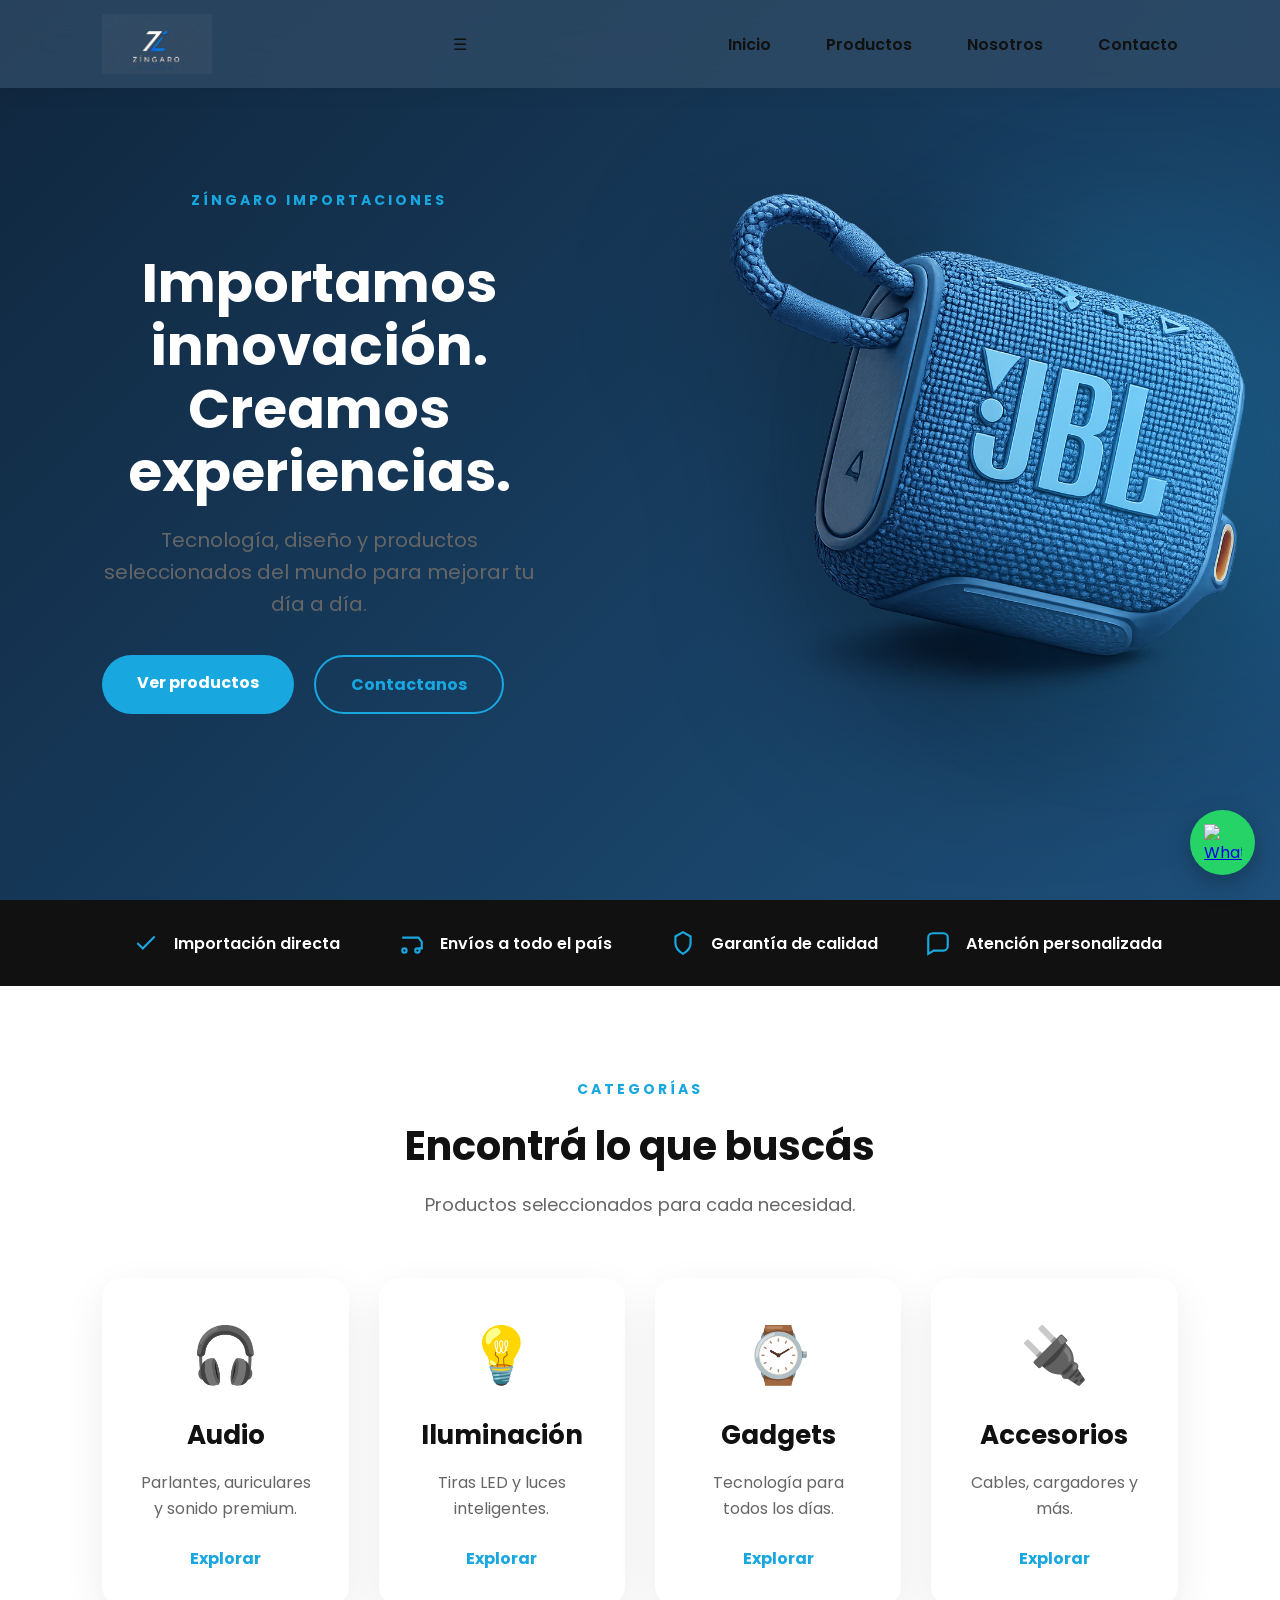
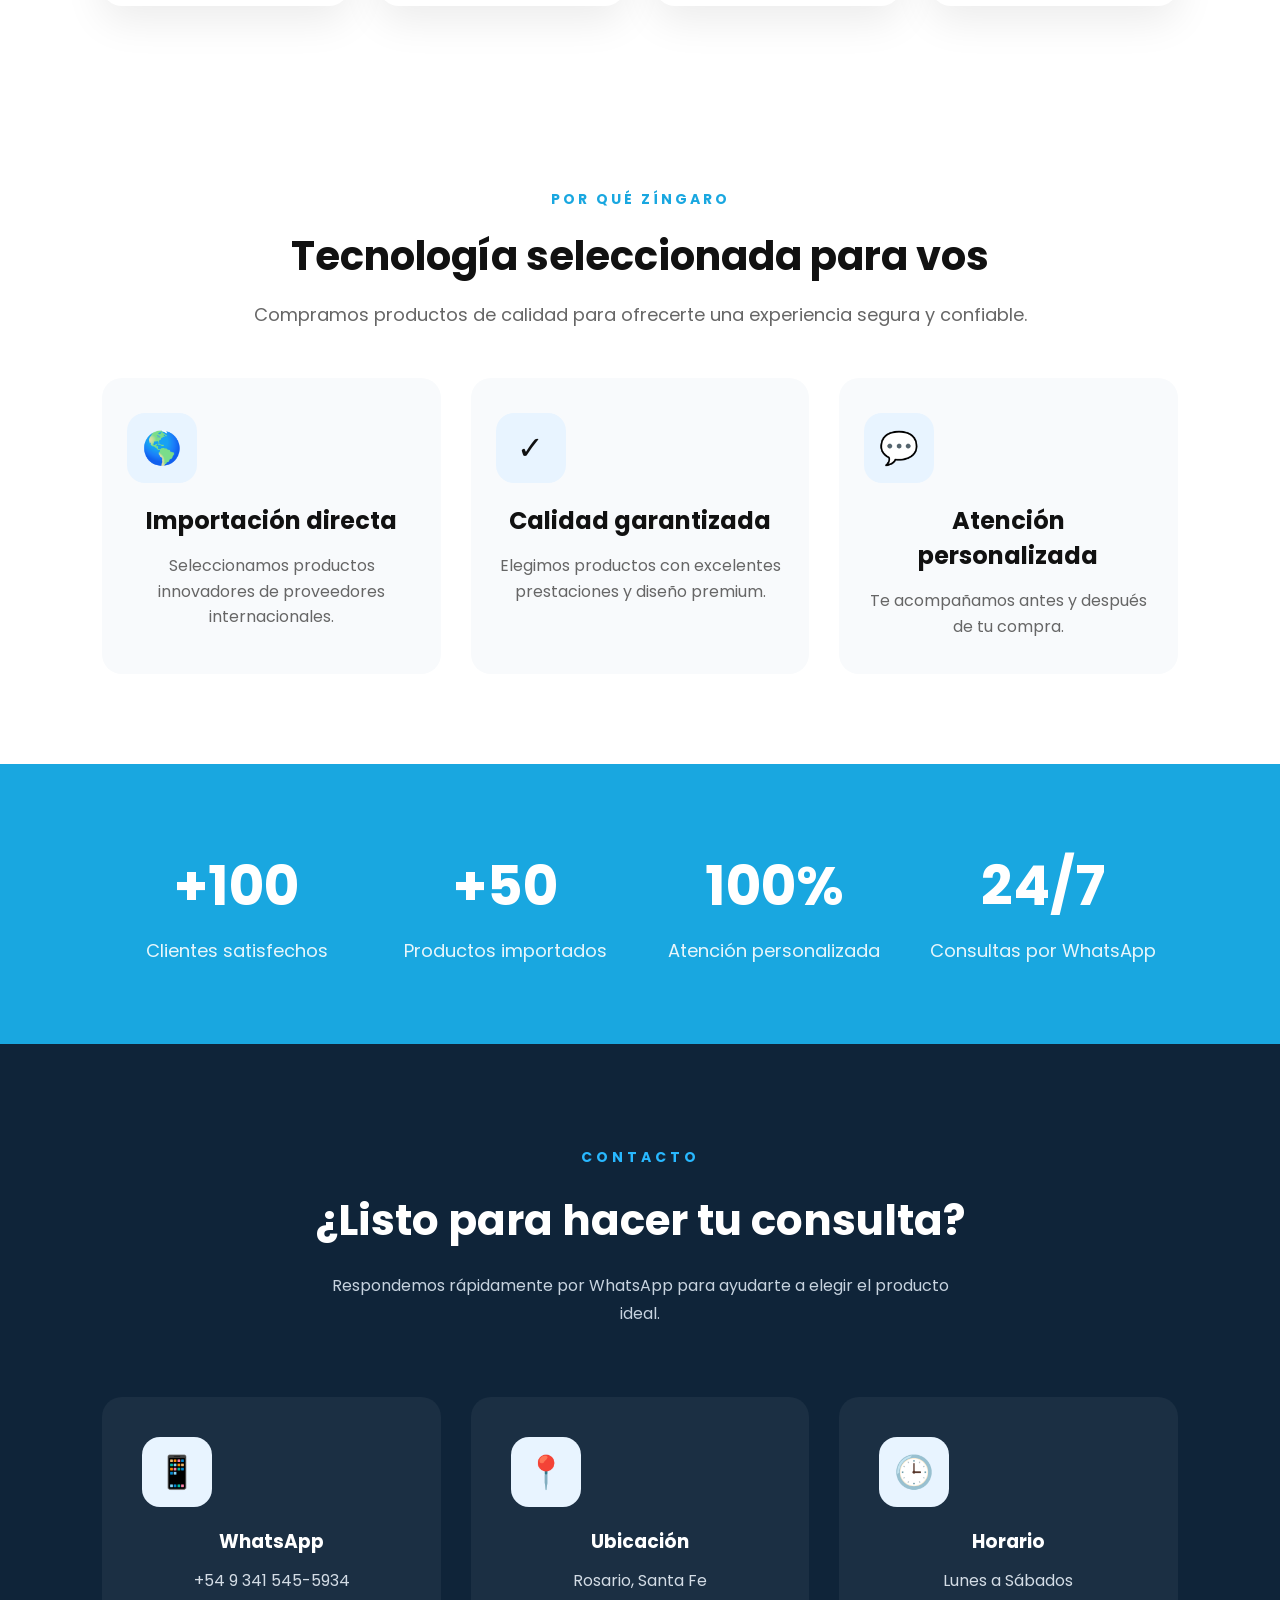
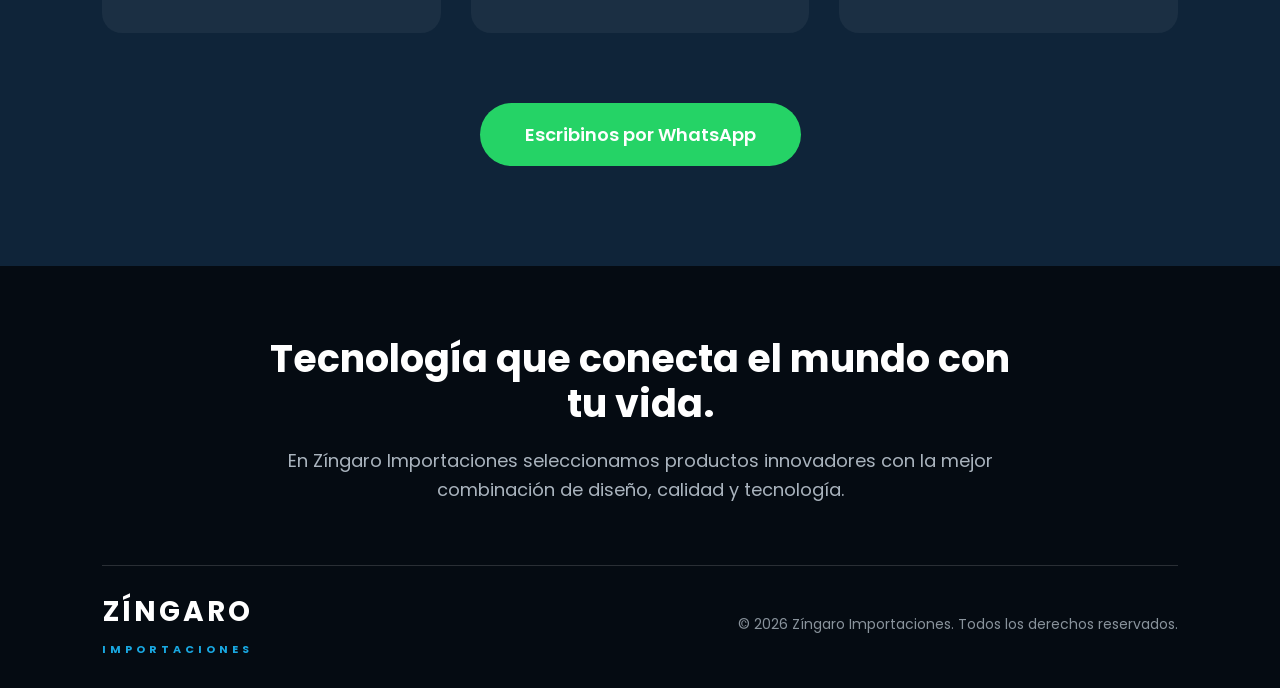
==== commit 459d60f7: "Corrige responsive del header" ====
--- a/index.html
+++ b/index.html
@@ -22,34 +22,20 @@
 
 <header class="header">
 
-    <div class="logo">
-
-        <a href="index.html" class="logo">
-    <img src="img/jbl-go4.png/logo-zingaro.jpg" alt="Zingaro Importaciones">
-</a>
-
-    </div>
-
-    <nav class="navbar">
-
-    
-
-
-    <div class="menu" id="menu">
-
+    <a href="index.html" class="logo">
+        <img src="img/jbl-go4.png/logo-zingaro.jpg" alt="Zingaro Importaciones">
+    </a>
+
+    <div class="hamburger" onclick="toggleMenu()">
+        ☰
+    </div>
+
+    <nav class="menu" id="menu">
         <a href="index.html">Inicio</a>
         <a href="productos.html">Productos</a>
-        <a href="nosotros.html">Nosotros</a>
+        <a href="Nosotros.html">Nosotros</a>
         <a href="Contacto.html">Contacto</a>
-
-    </div>
-
-
-    <div class="hamburger" onclick="toggleMenu()">
-        ☰
-    </div>
-
-</nav>
+    </nav>
 
 </header>
 
--- a/style.css
+++ b/style.css
@@ -267,6 +267,9 @@
     align-items:center;
 
 }
+
+
+
 
 .hero-image img{
 
@@ -4117,15 +4120,7 @@
     z-index:-1;
 
 }
-.header{
-
-    backdrop-filter: blur(15px);
-
-    transition:.3s;
-
-    box-shadow:0 10px 30px rgba(0,0,0,.08);
-
-}
+
 /*=========================
       BUSCADOR PREMIUM
 ==========================*/
@@ -4206,3 +4201,98 @@
     stroke:#64748b;
 
 }
+
+
+
+@media (max-width:768px){
+
+    .hero{
+
+        flex-direction:column-reverse;
+        justify-content:center;
+        align-items:center;
+        text-align:center;
+
+        padding:110px 20px 40px;
+
+        min-height:auto;
+        gap:30px;
+
+    }
+
+    .hero-image{
+
+        width:100%;
+        justify-content:center;
+
+    }
+
+    .hero-image img{
+
+        width:85%;
+        max-width:280px;
+        transform:none;
+
+    }
+
+    .hero-text{
+
+        width:100%;
+
+    }
+
+    .buttons{
+
+        justify-content:center;
+        flex-wrap:wrap;
+
+    }
+
+}
+@media (max-width:768px){
+
+.header{
+    position:fixed;
+    top:0;
+    left:0;
+    width:100%;
+    height:75px;
+    padding:0 20px;
+    display:flex;
+    align-items:center;
+    justify-content:space-between;
+}
+
+.logo img{
+    width:95px;
+    height:auto;
+}
+
+.hamburger{
+    display:block;
+    font-size:30px;
+    color:#fff;
+    cursor:pointer;
+}
+
+.menu{
+    display:none;
+    position:absolute;
+    top:75px;
+    left:0;
+    width:100%;
+    background:#10263d;
+    flex-direction:column;
+}
+
+.menu.active{
+    display:flex;
+}
+
+.menu a{
+    padding:18px;
+    text-align:center;
+    color:white;
+    text-decoration:none;
+}
+}
